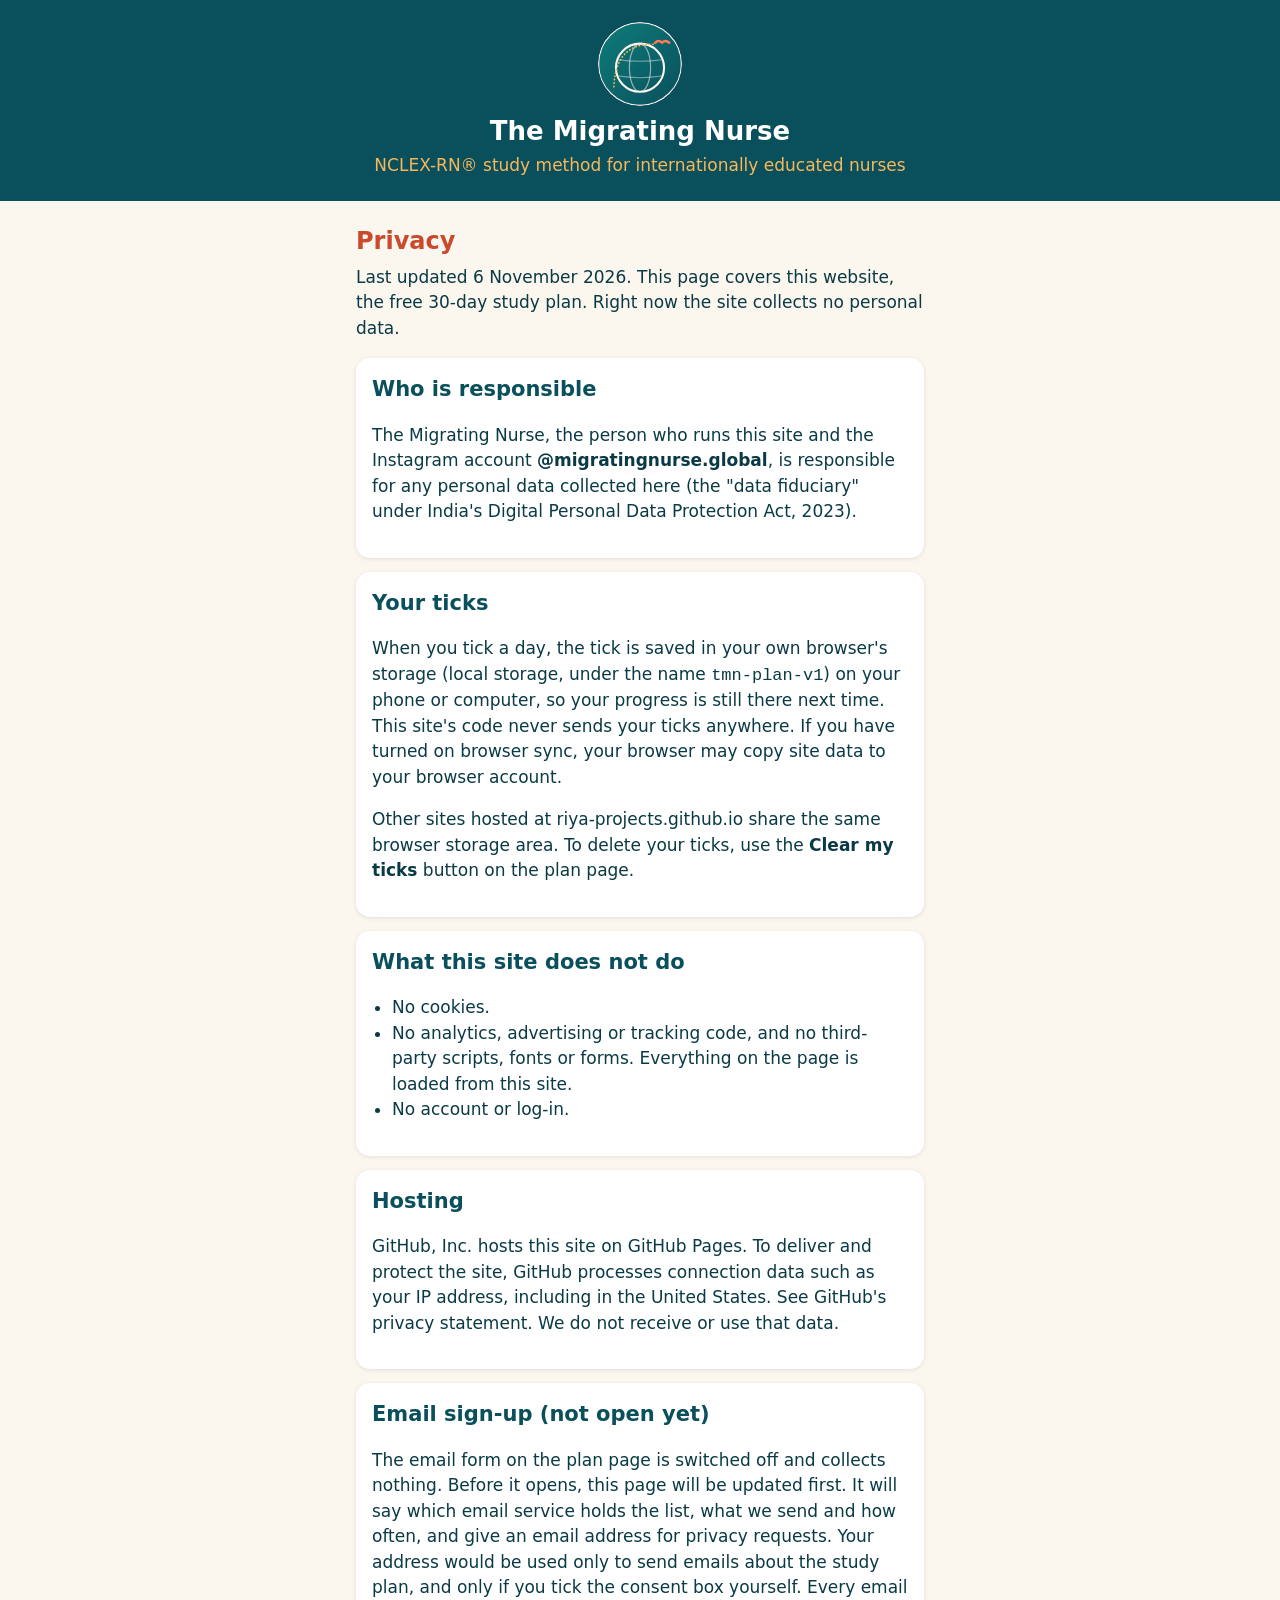
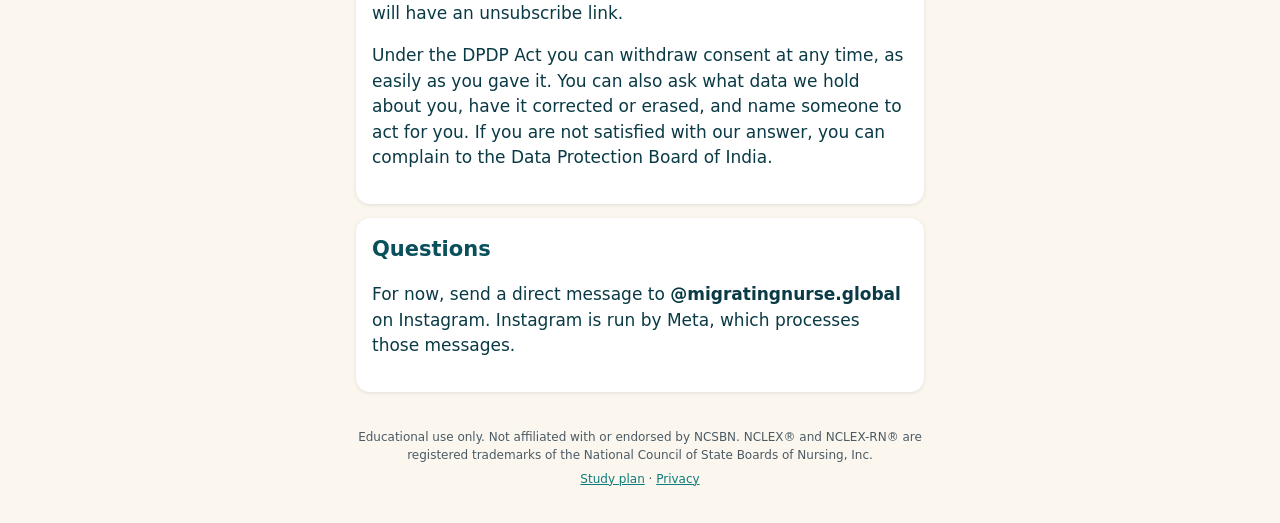
==== privacy.html @ eefd5c0e "Free study plan site: plan page, privacy page, disabled sign-up, checks, Pages deploy Co-Authored-By" ====
<!doctype html><html lang="en"><head><meta charset="utf-8"><meta name="viewport" content="width=device-width,initial-scale=1">
<meta http-equiv="Content-Security-Policy" content="default-src 'none'; img-src 'self'; style-src 'self'; script-src 'self'; form-action 'none'; base-uri 'none'">
<meta name="referrer" content="no-referrer">
<title>Privacy | The Migrating Nurse</title>
<meta name="description" content="How the free study plan site handles your data.">
<link rel="icon" href="assets/logo.svg" type="image/svg+xml"><link rel="stylesheet" href="style.css"></head><body>
<header><img src="assets/logo.svg" width="84" height="84" alt=""><p class="brand">The Migrating Nurse</p><p class="sub">NCLEX-RN&reg; study method for internationally educated nurses</p></header>
<main>
<h1 class="title">Privacy</h1>
<p class="lead">Last updated 6 November 2026. This page covers this website, the free 30-day study plan. Right now the site collects no personal data.</p>
<section class="card"><h2>Who is responsible</h2>
<p>The Migrating Nurse, the person who runs this site and the Instagram account <b>@migratingnurse.global</b>, is responsible for any personal data collected here (the "data fiduciary" under India's Digital Personal Data Protection Act, 2023).</p></section>
<section class="card"><h2>Your ticks</h2>
<p>When you tick a day, the tick is saved in your own browser's storage (local storage, under the name <code>tmn-plan-v1</code>) on your phone or computer, so your progress is still there next time. This site's code never sends your ticks anywhere. If you have turned on browser sync, your browser may copy site data to your browser account.</p>
<p>Other sites hosted at riya-projects.github.io share the same browser storage area. To delete your ticks, use the <b>Clear my ticks</b> button on the plan page.</p></section>
<section class="card"><h2>What this site does not do</h2>
<ul><li>No cookies.</li><li>No analytics, advertising or tracking code, and no third-party scripts, fonts or forms. Everything on the page is loaded from this site.</li>
<li>No account or log-in.</li></ul></section>
<section class="card"><h2>Hosting</h2>
<p>GitHub, Inc. hosts this site on GitHub Pages. To deliver and protect the site, GitHub processes connection data such as your IP address, including in the United States. See GitHub's privacy statement. We do not receive or use that data.</p></section>
<section class="card"><h2>Email sign-up (not open yet)</h2>
<p>The email form on the plan page is switched off and collects nothing. Before it opens, this page will be updated first. It will say which email service holds the list, what we send and how often, and give an email address for privacy requests. Your address would be used only to send emails about the study plan, and only if you tick the consent box yourself. Every email will have an unsubscribe link.</p>
<p>Under the DPDP Act you can withdraw consent at any time, as easily as you gave it. You can also ask what data we hold about you, have it corrected or erased, and name someone to act for you. If you are not satisfied with our answer, you can complain to the Data Protection Board of India.</p></section>
<section class="card"><h2>Questions</h2>
<p>For now, send a direct message to <b>@migratingnurse.global</b> on Instagram. Instagram is run by Meta, which processes those messages.</p></section>
</main>
<footer><p>Educational use only. Not affiliated with or endorsed by NCSBN. NCLEX&reg; and NCLEX-RN&reg; are registered trademarks of the National Council of State Boards of Nursing, Inc.</p><p><a href="index.html">Study plan</a> · <a href="privacy.html">Privacy</a></p></footer>
</body></html>
---- style.css ----
:root{--teal:#0A4F5C;--teal2:#0E7C7B;--coral:#C94A2C;--sand:#FBF6EE;--ink:#0A3A45;--gold:#F6B85A}
*{box-sizing:border-box}body{margin:0;font-family:system-ui,-apple-system,"Segoe UI",Roboto,sans-serif;background:var(--sand);color:var(--ink);line-height:1.5;font-size:17px}
header{background:var(--teal);color:#fff;text-align:center;padding:22px 14px}header img{display:block;margin:0 auto;border-radius:50%}.brand{margin:6px 0 2px;font-size:26px;font-weight:700}.sub{margin:0;color:var(--gold)}
main{max-width:600px;margin:0 auto;padding:16px}.title{color:var(--coral);font-size:24px;margin:6px 0}main ul{padding-left:20px}main .days{padding-left:0}.lead{margin-top:0}
.card,.week{background:#fff;border-radius:14px;padding:16px;margin:14px 0;box-shadow:0 1px 4px rgba(0,0,0,.1)}
h2{color:var(--teal);font-size:21px;margin:0 0 10px}h3{color:var(--teal);margin:6px 0}
.days{list-style:none;margin:0;padding:0}.days li{border-top:1px solid #e4e8ec}
.days label{display:flex;gap:10px;align-items:flex-start;padding:11px 2px;cursor:pointer}
.days input{width:22px;height:22px;margin-top:3px;accent-color:var(--teal2);flex:none}
.d{background:var(--teal2);color:#fff;font-weight:700;border-radius:8px;padding:2px 8px;font-size:14px;white-space:nowrap;margin-top:2px}
.t{flex:1}.pill{background:var(--coral);color:#fff;border-radius:999px;font-size:11px;padding:2px 8px;white-space:nowrap}
input:checked ~ .t{text-decoration:line-through;color:#4f5d65}
.note{color:var(--ink);font-size:15px;margin:8px 0 0}
#print{display:block;width:100%;background:var(--coral);color:#fff;border:0;border-radius:12px;padding:15px;font-size:18px;font-weight:700;margin:18px 0}
.follow{text-align:center;color:var(--teal)}footer{font-size:12px;color:#4a5b66;text-align:center}
.signup fieldset{border:0;margin:0;padding:0;display:grid;gap:10px}.signup fieldset[disabled]{opacity:.6}
.signup input[type=email]{font:inherit;padding:11px;border:1px solid #b8c4cb;border-radius:10px;width:100%}
.consent{display:flex;gap:10px;align-items:flex-start;font-size:15px}.consent input{width:22px;height:22px;margin-top:2px;flex:none}
.signup button{font:inherit;font-weight:700;background:#7b8a93;color:#fff;border:0;border-radius:12px;padding:13px}
a{color:var(--teal2)}footer p{margin:6px 0}
#clear{display:block;margin:0 auto 18px;font:inherit;background:none;border:1px solid var(--teal2);color:var(--teal2);border-radius:10px;padding:8px 16px}
footer{max-width:600px;margin:0 auto;padding:0 16px 30px}
@media print{header{background:#fff;color:#000}#print,#clear,.signup{display:none}.card,.week{box-shadow:none;break-inside:avoid}}
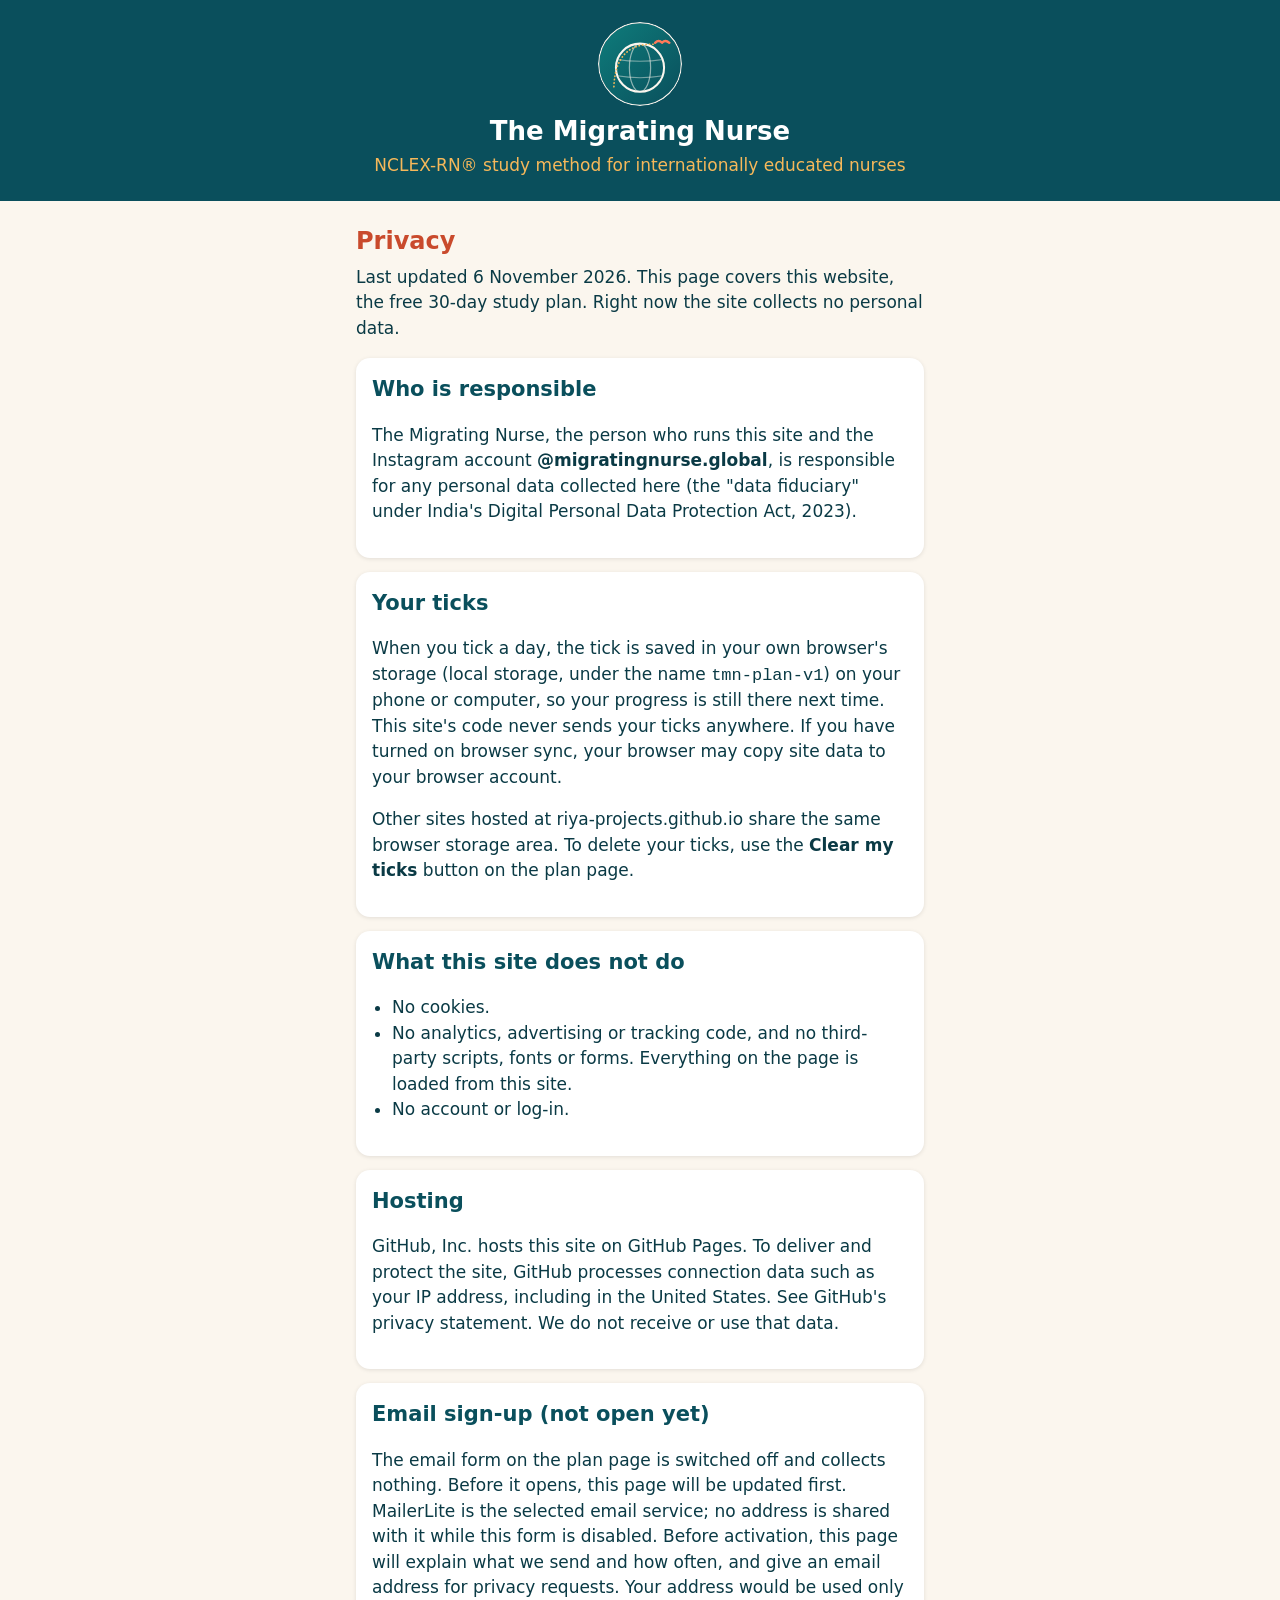
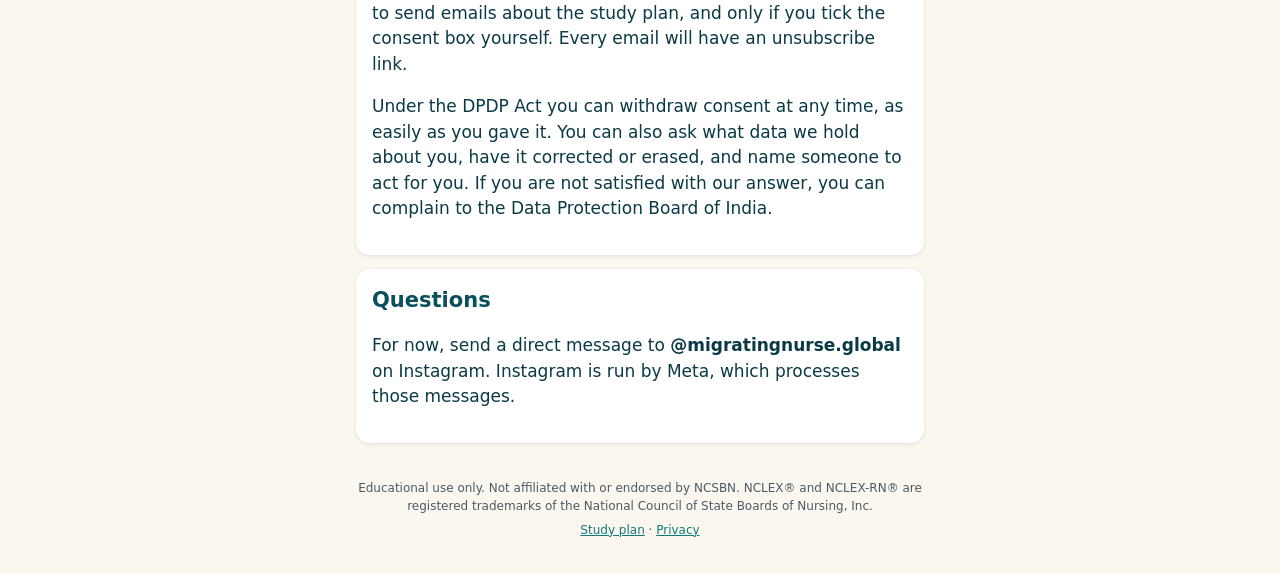
==== commit 86935c10: "Name MailerLite and document secure activation gate" ====
--- a/privacy.html
+++ b/privacy.html
@@ -19,7 +19,7 @@
 <section class="card"><h2>Hosting</h2>
 <p>GitHub, Inc. hosts this site on GitHub Pages. To deliver and protect the site, GitHub processes connection data such as your IP address, including in the United States. See GitHub's privacy statement. We do not receive or use that data.</p></section>
 <section class="card"><h2>Email sign-up (not open yet)</h2>
-<p>The email form on the plan page is switched off and collects nothing. Before it opens, this page will be updated first. It will say which email service holds the list, what we send and how often, and give an email address for privacy requests. Your address would be used only to send emails about the study plan, and only if you tick the consent box yourself. Every email will have an unsubscribe link.</p>
+<p>The email form on the plan page is switched off and collects nothing. Before it opens, this page will be updated first. MailerLite is the selected email service; no address is shared with it while this form is disabled. Before activation, this page will explain what we send and how often, and give an email address for privacy requests. Your address would be used only to send emails about the study plan, and only if you tick the consent box yourself. Every email will have an unsubscribe link.</p>
 <p>Under the DPDP Act you can withdraw consent at any time, as easily as you gave it. You can also ask what data we hold about you, have it corrected or erased, and name someone to act for you. If you are not satisfied with our answer, you can complain to the Data Protection Board of India.</p></section>
 <section class="card"><h2>Questions</h2>
 <p>For now, send a direct message to <b>@migratingnurse.global</b> on Instagram. Instagram is run by Meta, which processes those messages.</p></section>
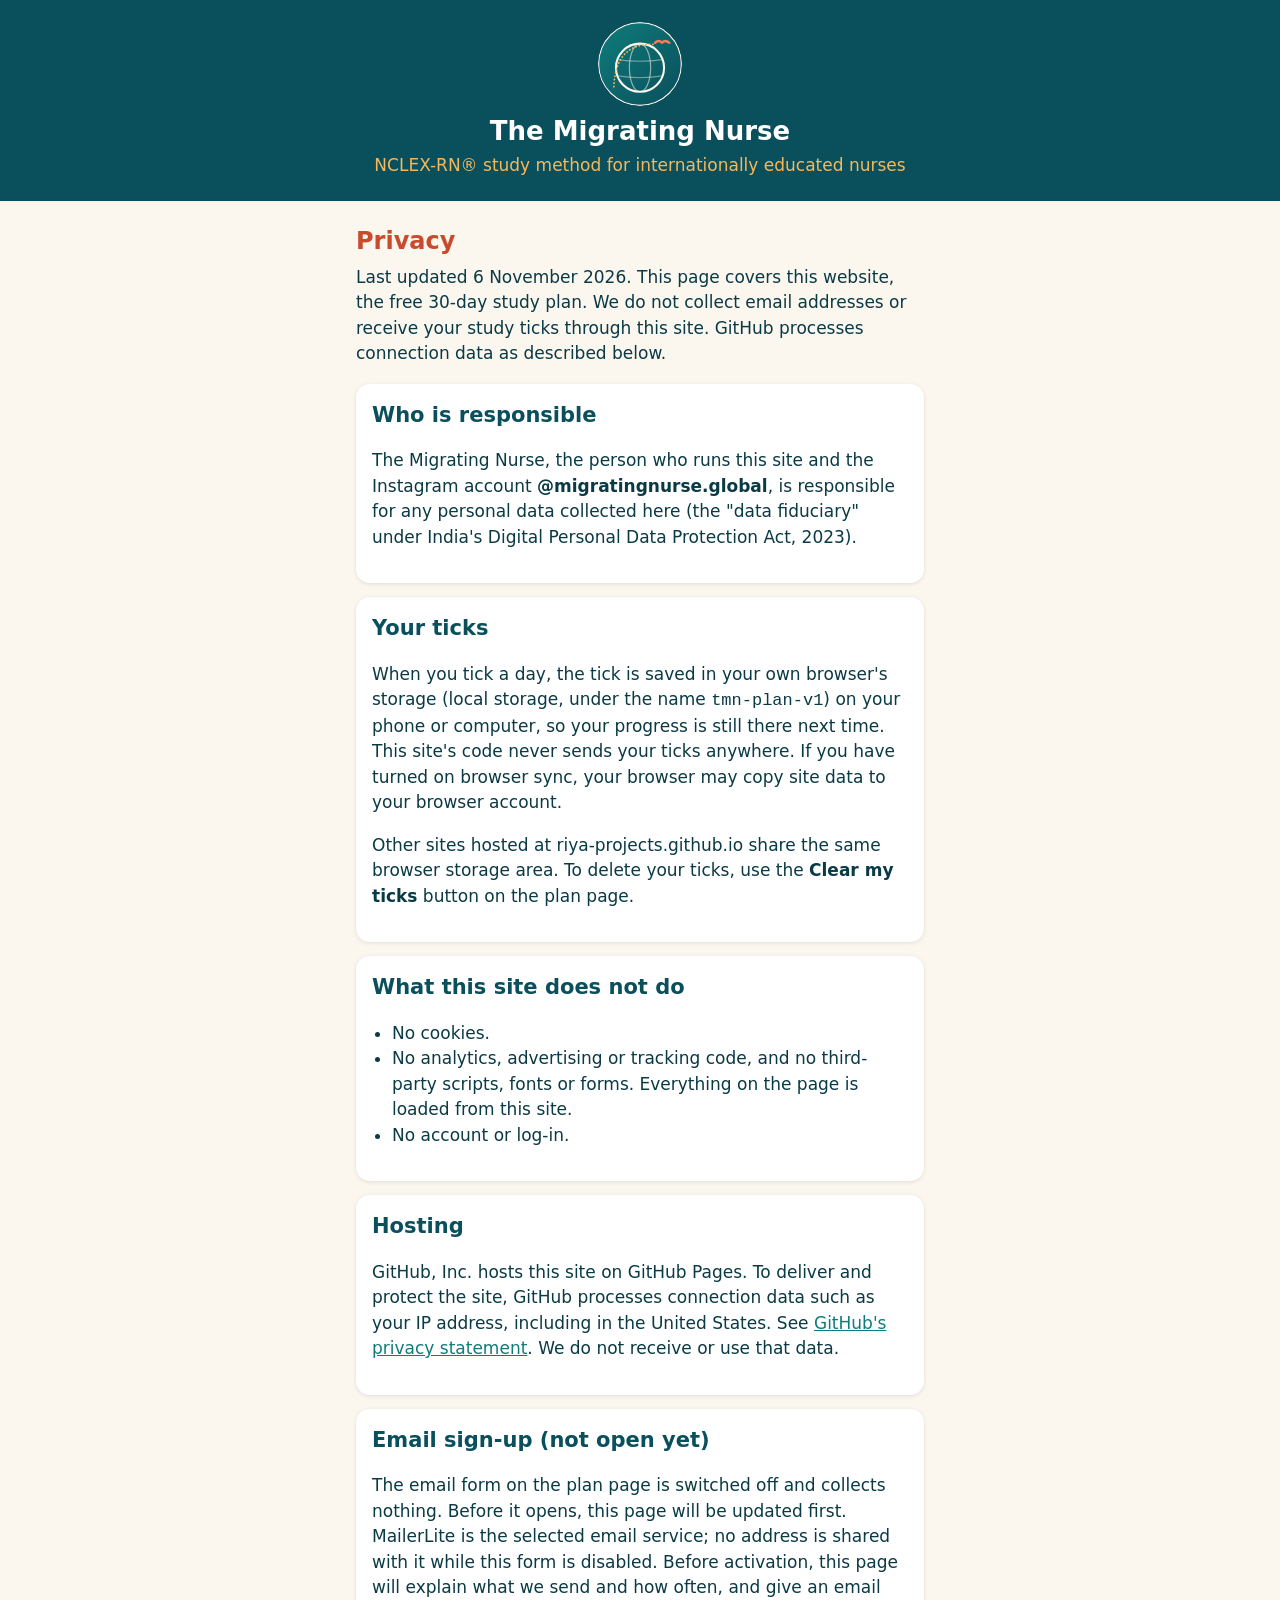
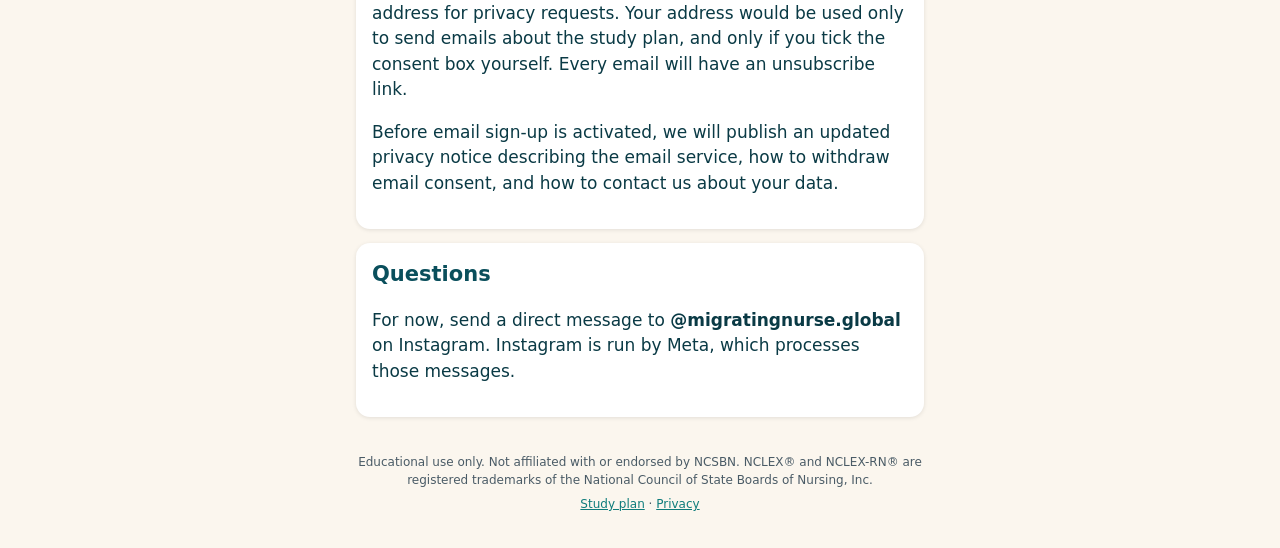
==== commit 50a35604: "Apply reviewer copy and privacy corrections to study plan" ====
--- a/privacy.html
+++ b/privacy.html
@@ -7,7 +7,7 @@
 <header><img src="assets/logo.svg" width="84" height="84" alt=""><p class="brand">The Migrating Nurse</p><p class="sub">NCLEX-RN&reg; study method for internationally educated nurses</p></header>
 <main>
 <h1 class="title">Privacy</h1>
-<p class="lead">Last updated 6 November 2026. This page covers this website, the free 30-day study plan. Right now the site collects no personal data.</p>
+<p class="lead">Last updated 6 November 2026. This page covers this website, the free 30-day study plan. We do not collect email addresses or receive your study ticks through this site. GitHub processes connection data as described below.</p>
 <section class="card"><h2>Who is responsible</h2>
 <p>The Migrating Nurse, the person who runs this site and the Instagram account <b>@migratingnurse.global</b>, is responsible for any personal data collected here (the "data fiduciary" under India's Digital Personal Data Protection Act, 2023).</p></section>
 <section class="card"><h2>Your ticks</h2>
@@ -17,10 +17,10 @@
 <ul><li>No cookies.</li><li>No analytics, advertising or tracking code, and no third-party scripts, fonts or forms. Everything on the page is loaded from this site.</li>
 <li>No account or log-in.</li></ul></section>
 <section class="card"><h2>Hosting</h2>
-<p>GitHub, Inc. hosts this site on GitHub Pages. To deliver and protect the site, GitHub processes connection data such as your IP address, including in the United States. See GitHub's privacy statement. We do not receive or use that data.</p></section>
+<p>GitHub, Inc. hosts this site on GitHub Pages. To deliver and protect the site, GitHub processes connection data such as your IP address, including in the United States. See <a href="https://docs.github.com/en/site-policy/privacy-policies/github-general-privacy-statement">GitHub's privacy statement</a>. We do not receive or use that data.</p></section>
 <section class="card"><h2>Email sign-up (not open yet)</h2>
 <p>The email form on the plan page is switched off and collects nothing. Before it opens, this page will be updated first. MailerLite is the selected email service; no address is shared with it while this form is disabled. Before activation, this page will explain what we send and how often, and give an email address for privacy requests. Your address would be used only to send emails about the study plan, and only if you tick the consent box yourself. Every email will have an unsubscribe link.</p>
-<p>Under the DPDP Act you can withdraw consent at any time, as easily as you gave it. You can also ask what data we hold about you, have it corrected or erased, and name someone to act for you. If you are not satisfied with our answer, you can complain to the Data Protection Board of India.</p></section>
+<p>Before email sign-up is activated, we will publish an updated privacy notice describing the email service, how to withdraw email consent, and how to contact us about your data.</p></section>
 <section class="card"><h2>Questions</h2>
 <p>For now, send a direct message to <b>@migratingnurse.global</b> on Instagram. Instagram is run by Meta, which processes those messages.</p></section>
 </main>
